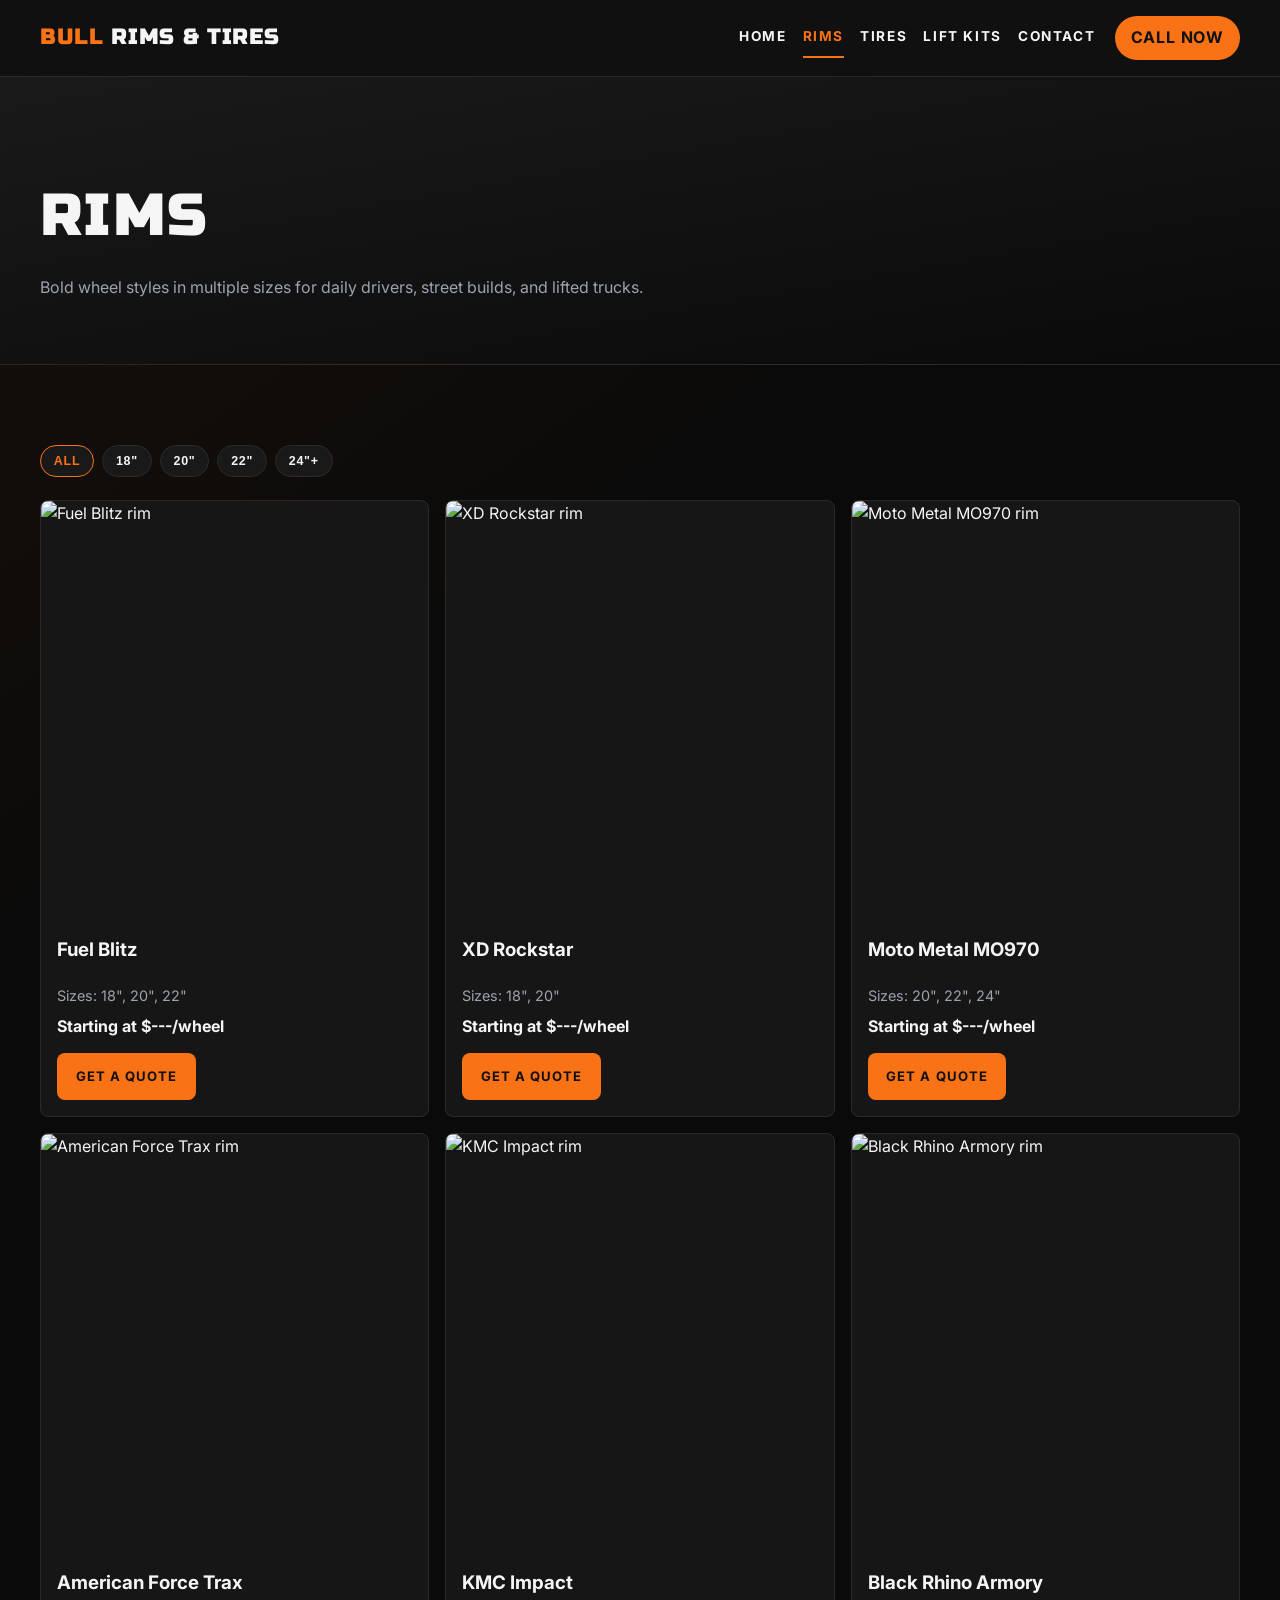
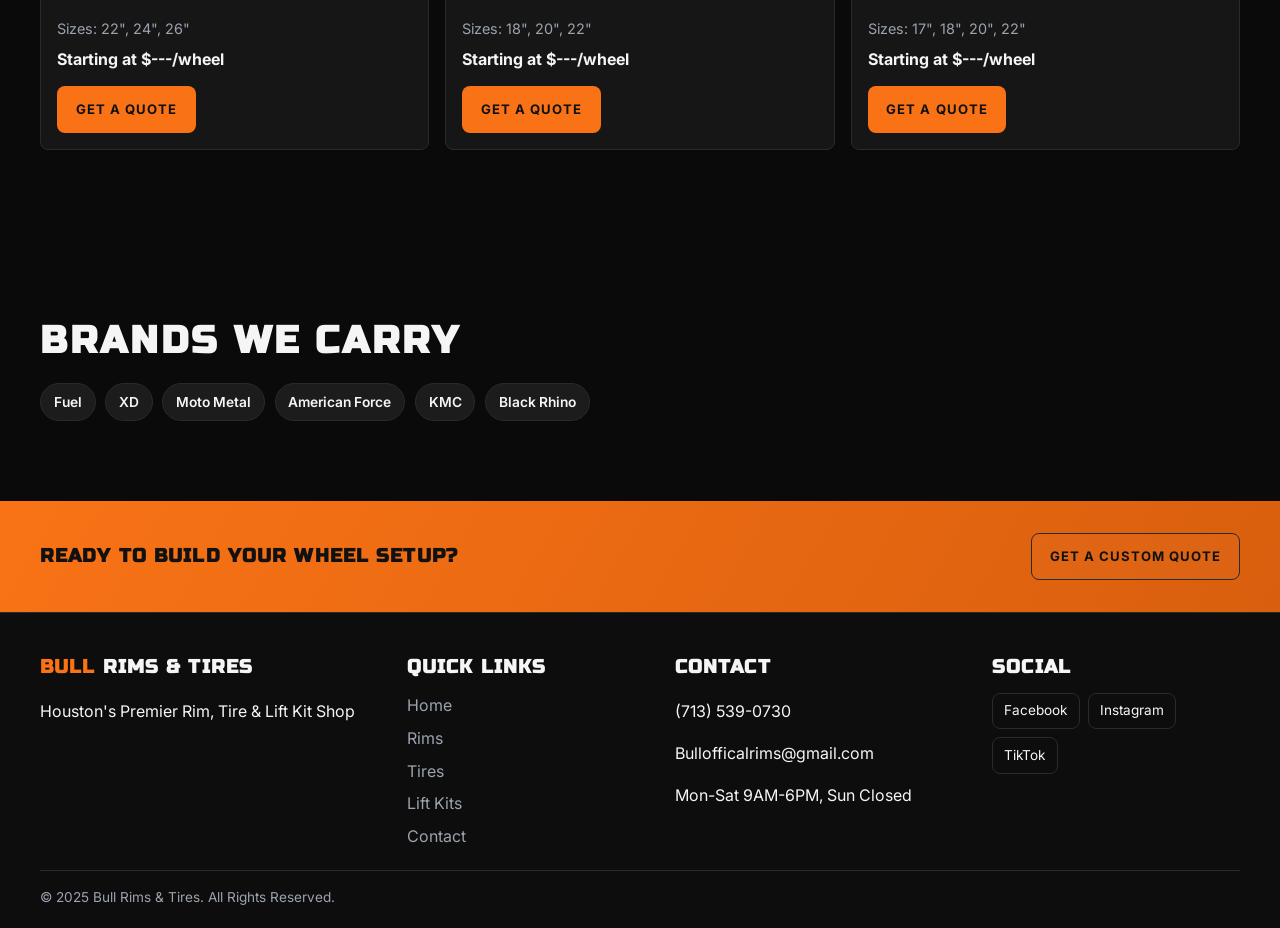
==== rims.html @ 0d9e7f15 "Build initial Bull Rims and Tires website and Vercel routing config. Add the full multi-page static " ====
<!doctype html>
<html lang="en">
  <head>
    <meta charset="UTF-8" />
    <meta name="viewport" content="width=device-width, initial-scale=1.0" />
    <title>Bull Rims & Tires | Rims</title>
    <meta name="description" content="Explore wheel styles and rim packages at Bull Rims & Tires in Houston." />
    <link rel="icon" type="image/svg+xml" href="favicon.svg" />
    <link rel="preconnect" href="https://fonts.googleapis.com" />
    <link rel="preconnect" href="https://fonts.gstatic.com" crossorigin />
    <link
      href="https://fonts.googleapis.com/css2?family=Inter:wght@400;500;600;700;800&family=Russo+One&display=swap"
      rel="stylesheet"
    />
    <link rel="stylesheet" href="style.css" />
  </head>
  <body>
    <header class="site-header">
      <div class="container nav-wrap">
        <a class="logo" href="index.html" aria-label="Bull Rims & Tires Home">
          <span class="logo-bull">Bull</span> <span class="logo-rest">Rims & Tires</span>
        </a>
        <button class="menu-toggle" aria-label="Toggle navigation menu" aria-expanded="false" data-menu-toggle>
          <span></span>
        </button>
        <nav class="nav-menu" data-nav-menu aria-label="Primary">
          <ul class="nav-links">
            <li><a href="index.html">Home</a></li>
            <li><a href="rims.html">Rims</a></li>
            <li><a href="tires.html">Tires</a></li>
            <li><a href="lift-kits.html">Lift Kits</a></li>
            <li><a href="contact.html">Contact</a></li>
          </ul>
          <a class="call-btn" href="tel:7135390730" aria-label="Call Bull Rims and Tires now">Call Now</a>
        </nav>
      </div>
    </header>

    <main>
      <section class="page-hero">
        <div class="container">
          <h1>Rims</h1>
          <p>Bold wheel styles in multiple sizes for daily drivers, street builds, and lifted trucks.</p>
        </div>
      </section>

      <section class="section">
        <div class="container">
          <div class="filter-bar" data-filter-group data-target=".rim-item">
            <button class="filter-btn active" data-filter="all" aria-label="Show all rim sizes">All</button>
            <button class="filter-btn" data-filter="18" aria-label="Filter 18 inch rims">18"</button>
            <button class="filter-btn" data-filter="20" aria-label="Filter 20 inch rims">20"</button>
            <button class="filter-btn" data-filter="22" aria-label="Filter 22 inch rims">22"</button>
            <button class="filter-btn" data-filter="24+" aria-label="Filter 24 inch and larger rims">24"+</button>
          </div>

          <div class="card-grid products">
            <article class="product-card rim-item reveal" data-filter-value="20">
              <img src="https://placehold.co/400x400" alt="Fuel Blitz rim" width="400" height="400" loading="lazy" />
              <div class="product-body">
                <h3>Fuel Blitz</h3>
                <p class="product-meta">Sizes: 18", 20", 22"</p>
                <p class="price">Starting at $---/wheel</p>
                <a class="btn btn-primary" href="contact.html">Get a Quote</a>
              </div>
            </article>
            <article class="product-card rim-item reveal" data-filter-value="18">
              <img src="https://placehold.co/400x400" alt="XD Rockstar rim" width="400" height="400" loading="lazy" />
              <div class="product-body">
                <h3>XD Rockstar</h3>
                <p class="product-meta">Sizes: 18", 20"</p>
                <p class="price">Starting at $---/wheel</p>
                <a class="btn btn-primary" href="contact.html">Get a Quote</a>
              </div>
            </article>
            <article class="product-card rim-item reveal" data-filter-value="22">
              <img src="https://placehold.co/400x400" alt="Moto Metal MO970 rim" width="400" height="400" loading="lazy" />
              <div class="product-body">
                <h3>Moto Metal MO970</h3>
                <p class="product-meta">Sizes: 20", 22", 24"</p>
                <p class="price">Starting at $---/wheel</p>
                <a class="btn btn-primary" href="contact.html">Get a Quote</a>
              </div>
            </article>
            <article class="product-card rim-item reveal" data-filter-value="24+">
              <img src="https://placehold.co/400x400" alt="American Force Trax rim" width="400" height="400" loading="lazy" />
              <div class="product-body">
                <h3>American Force Trax</h3>
                <p class="product-meta">Sizes: 22", 24", 26"</p>
                <p class="price">Starting at $---/wheel</p>
                <a class="btn btn-primary" href="contact.html">Get a Quote</a>
              </div>
            </article>
            <article class="product-card rim-item reveal" data-filter-value="20">
              <img src="https://placehold.co/400x400" alt="KMC Impact rim" width="400" height="400" loading="lazy" />
              <div class="product-body">
                <h3>KMC Impact</h3>
                <p class="product-meta">Sizes: 18", 20", 22"</p>
                <p class="price">Starting at $---/wheel</p>
                <a class="btn btn-primary" href="contact.html">Get a Quote</a>
              </div>
            </article>
            <article class="product-card rim-item reveal" data-filter-value="22">
              <img src="https://placehold.co/400x400" alt="Black Rhino Armory rim" width="400" height="400" loading="lazy" />
              <div class="product-body">
                <h3>Black Rhino Armory</h3>
                <p class="product-meta">Sizes: 17", 18", 20", 22"</p>
                <p class="price">Starting at $---/wheel</p>
                <a class="btn btn-primary" href="contact.html">Get a Quote</a>
              </div>
            </article>
          </div>
        </div>
      </section>

      <section class="section">
        <div class="container">
          <h2 class="section-title reveal">Brands We Carry</h2>
          <div class="brands-list reveal">
            <span>Fuel</span>
            <span>XD</span>
            <span>Moto Metal</span>
            <span>American Force</span>
            <span>KMC</span>
            <span>Black Rhino</span>
          </div>
        </div>
      </section>

      <section class="cta-banner">
        <div class="container cta-banner-wrap">
          <h3>Ready to build your wheel setup?</h3>
          <a class="btn btn-ghost" href="contact.html">Get a Custom Quote</a>
        </div>
      </section>
    </main>

    <footer class="site-footer">
      <div class="container">
        <div class="footer-grid">
          <div>
            <h3 class="footer-title">
              <span class="logo-bull">Bull</span> <span class="logo-rest">Rims & Tires</span>
            </h3>
            <p>Houston's Premier Rim, Tire & Lift Kit Shop</p>
          </div>
          <div>
            <h3 class="footer-title">Quick Links</h3>
            <div class="footer-links">
              <a href="index.html">Home</a>
              <a href="rims.html">Rims</a>
              <a href="tires.html">Tires</a>
              <a href="lift-kits.html">Lift Kits</a>
              <a href="contact.html">Contact</a>
            </div>
          </div>
          <div>
            <h3 class="footer-title">Contact</h3>
            <p><a href="tel:7135390730">(713) 539-0730</a></p>
            <p><a href="mailto:Bullofficalrims@gmail.com">Bullofficalrims@gmail.com</a></p>
            <p>Mon-Sat 9AM-6PM, Sun Closed</p>
          </div>
          <div>
            <h3 class="footer-title">Social</h3>
            <div class="social-row">
              <a class="social-link" href="#" aria-label="Facebook">Facebook</a>
              <a class="social-link" href="#" aria-label="Instagram">Instagram</a>
              <a class="social-link" href="#" aria-label="TikTok">TikTok</a>
            </div>
          </div>
        </div>
        <div class="copyright">© 2025 Bull Rims & Tires. All Rights Reserved.</div>
      </div>
    </footer>

    <script src="main.js"></script>
  </body>
</html>
---- style.css ----
:root {
  --bg-primary: #0a0a0a;
  --bg-secondary: #141414;
  --bg-card: #1c1c1c;
  --accent: #f97316;
  --accent-hover: #fb923c;
  --text-primary: #f5f5f5;
  --text-secondary: #9ca3af;
  --border: #2a2a2a;
  --radius: 8px;
  --font-display: "Russo One", sans-serif;
  --font-body: "Inter", sans-serif;
  --container: 1200px;
}

*,
*::before,
*::after {
  box-sizing: border-box;
}

html {
  scroll-behavior: smooth;
}

body {
  margin: 0;
  font-family: var(--font-body);
  color: var(--text-primary);
  background:
    linear-gradient(145deg, rgba(249, 115, 22, 0.06), rgba(10, 10, 10, 0.95) 30%),
    var(--bg-primary);
  line-height: 1.6;
}

img {
  max-width: 100%;
  display: block;
}

a {
  color: inherit;
  text-decoration: none;
}

main {
  min-height: 70vh;
}

.container {
  width: min(100% - 2rem, var(--container));
  margin-inline: auto;
}

.section {
  padding: 4rem 0;
}

.section-title {
  margin: 0 0 0.75rem;
  font-family: var(--font-display);
  font-size: clamp(1.6rem, 4vw, 2.4rem);
  letter-spacing: 0.08em;
  text-transform: uppercase;
}

.section-subtitle {
  margin: 0 0 2rem;
  color: var(--text-secondary);
}

/* Navbar */
.site-header {
  position: sticky;
  top: 0;
  z-index: 1000;
  background: #101010;
  border-bottom: 1px solid var(--border);
}

.nav-wrap {
  min-height: 76px;
  display: flex;
  align-items: center;
  justify-content: space-between;
  gap: 1rem;
}

.logo {
  font-family: var(--font-display);
  font-size: clamp(1rem, 2.2vw, 1.3rem);
  letter-spacing: 0.08em;
  text-transform: uppercase;
  font-weight: 700;
}

.logo-bull {
  color: var(--accent);
}

.logo-rest {
  color: var(--text-primary);
}

.menu-toggle {
  border: 1px solid var(--border);
  background: var(--bg-card);
  color: var(--text-primary);
  width: 42px;
  height: 42px;
  border-radius: 6px;
  display: grid;
  place-items: center;
  cursor: pointer;
}

.menu-toggle span {
  width: 20px;
  height: 2px;
  background: currentColor;
  position: relative;
  display: block;
}

.menu-toggle span::before,
.menu-toggle span::after {
  content: "";
  position: absolute;
  width: 20px;
  height: 2px;
  left: 0;
  background: currentColor;
}

.menu-toggle span::before {
  top: -6px;
}

.menu-toggle span::after {
  top: 6px;
}

.nav-menu {
  display: none;
  flex-direction: column;
  width: 100%;
  padding: 0.75rem 0 1rem;
}

.nav-menu.open {
  display: flex;
}

.nav-links {
  display: grid;
  gap: 0.3rem;
  margin: 0 0 1rem;
  padding: 0;
  list-style: none;
}

.nav-links a {
  display: inline-block;
  text-transform: uppercase;
  letter-spacing: 0.12em;
  font-weight: 700;
  font-size: 0.85rem;
  color: var(--text-primary);
  padding: 0.5rem 0;
  border-bottom: 2px solid transparent;
  transition: color 0.2s ease, border-color 0.2s ease;
}

.nav-links a:hover,
.nav-links a[aria-current="page"] {
  color: var(--accent);
  border-color: var(--accent);
}

.call-btn {
  align-self: flex-start;
  background: var(--accent);
  color: #111;
  font-weight: 700;
  border-radius: 999px;
  padding: 0.6rem 1rem;
  letter-spacing: 0.05em;
  text-transform: uppercase;
  transition: transform 0.2s ease, background 0.2s ease;
}

.call-btn:hover {
  background: var(--accent-hover);
  transform: translateY(-2px);
}

/* Hero */
.hero {
  min-height: calc(100vh - 76px);
  display: grid;
  align-items: center;
  position: relative;
  overflow: hidden;
  background:
    radial-gradient(circle at 20% 20%, rgba(249, 115, 22, 0.2), transparent 42%),
    radial-gradient(circle at 80% 0%, rgba(251, 146, 60, 0.12), transparent 35%),
    linear-gradient(180deg, #111, #0a0a0a 60%);
}

.hero::after {
  content: "";
  position: absolute;
  inset: 0;
  pointer-events: none;
  background-image: linear-gradient(120deg, rgba(255, 255, 255, 0.04) 20%, transparent 20%);
  background-size: 18px 18px;
  opacity: 0.1;
}

.hero-content {
  position: relative;
  z-index: 1;
  max-width: 720px;
}

.eyebrow {
  color: var(--accent);
  text-transform: uppercase;
  letter-spacing: 0.16em;
  font-size: 0.78rem;
  font-weight: 700;
  margin-bottom: 0.75rem;
}

.hero h1 {
  margin: 0;
  font-family: var(--font-display);
  font-size: clamp(2.2rem, 8vw, 5rem);
  line-height: 0.95;
  letter-spacing: 0.04em;
  text-transform: uppercase;
}

.hero p {
  color: var(--text-secondary);
  font-size: clamp(1rem, 2.5vw, 1.2rem);
  margin: 1rem 0 2rem;
}

.cta-row {
  display: flex;
  flex-wrap: wrap;
  gap: 0.75rem;
}

.btn {
  display: inline-flex;
  align-items: center;
  justify-content: center;
  border-radius: var(--radius);
  border: 1px solid transparent;
  font-weight: 700;
  text-transform: uppercase;
  letter-spacing: 0.08em;
  font-size: 0.82rem;
  padding: 0.75rem 1.1rem;
  transition: transform 0.2s ease, background 0.2s ease, border-color 0.2s ease;
}

.btn-primary {
  background: var(--accent);
  color: #111;
}

.btn-primary:hover {
  background: var(--accent-hover);
  transform: translateY(-2px);
}

.btn-ghost {
  border-color: var(--border);
  background: rgba(255, 255, 255, 0.02);
}

.btn-ghost:hover {
  border-color: var(--accent);
  color: var(--accent);
}

/* Angular dividers */
.divider {
  position: relative;
}

.divider::after {
  content: "";
  position: absolute;
  right: 0;
  bottom: -1px;
  width: 100%;
  height: 40px;
  background: linear-gradient(130deg, transparent 48%, #101010 48%);
}

/* Cards and grids */
.card-grid {
  display: grid;
  gap: 1rem;
}

.card {
  background: var(--bg-card);
  border: 1px solid var(--border);
  border-radius: var(--radius);
  padding: 1.25rem;
  transition: transform 0.2s ease, border-color 0.2s ease, box-shadow 0.2s ease;
}

.card:hover {
  transform: translateY(-5px);
  border-color: rgba(249, 115, 22, 0.7);
  box-shadow: 0 12px 28px rgba(249, 115, 22, 0.2);
}

.card h3 {
  margin: 0.2rem 0 0.6rem;
  font-family: var(--font-display);
  letter-spacing: 0.06em;
  text-transform: uppercase;
}

.card p {
  margin: 0 0 0.9rem;
  color: var(--text-secondary);
}

.link-accent {
  color: var(--accent);
  text-transform: uppercase;
  letter-spacing: 0.08em;
  font-weight: 700;
  font-size: 0.82rem;
}

.icon-circle {
  width: 42px;
  height: 42px;
  border-radius: 50%;
  display: grid;
  place-items: center;
  border: 1px solid var(--border);
  color: var(--accent);
  font-weight: 700;
}

.feature-grid {
  display: grid;
  gap: 1rem;
}

.feature {
  background: #171717;
  border: 1px solid var(--border);
  border-radius: var(--radius);
  padding: 1rem;
}

.feature strong {
  display: block;
  margin-bottom: 0.35rem;
  font-family: var(--font-display);
  text-transform: uppercase;
}

/* CTA banner */
.cta-banner {
  background: linear-gradient(120deg, var(--accent), #d95f0e);
  color: #111;
  padding: 2rem 0;
}

.cta-banner-wrap {
  display: flex;
  flex-direction: column;
  gap: 0.9rem;
  align-items: flex-start;
}

.cta-banner h3 {
  margin: 0;
  font-family: var(--font-display);
  text-transform: uppercase;
  letter-spacing: 0.06em;
}

.cta-phone {
  font-size: clamp(1.15rem, 3.5vw, 1.8rem);
  font-weight: 800;
}

/* Testimonials */
.stars {
  letter-spacing: 0.1em;
  color: #fbbf24;
}

.testimonial-name {
  margin-top: 0.75rem;
  color: var(--text-secondary);
  font-size: 0.92rem;
}

/* Inner pages */
.page-hero {
  padding: 6rem 0 3rem;
  background: linear-gradient(170deg, #1a1a1a, #0a0a0a);
  border-bottom: 1px solid var(--border);
}

.page-hero h1 {
  margin: 0;
  font-family: var(--font-display);
  font-size: clamp(2rem, 6vw, 3.5rem);
  letter-spacing: 0.08em;
  text-transform: uppercase;
}

.page-hero p {
  color: var(--text-secondary);
  max-width: 650px;
  margin-top: 0.75rem;
}

.filter-bar {
  display: flex;
  flex-wrap: wrap;
  gap: 0.5rem;
  margin-bottom: 1.4rem;
}

.filter-btn {
  border: 1px solid var(--border);
  background: #191919;
  color: var(--text-primary);
  padding: 0.5rem 0.8rem;
  border-radius: 999px;
  font-size: 0.78rem;
  text-transform: uppercase;
  letter-spacing: 0.06em;
  font-weight: 700;
  cursor: pointer;
}

.filter-btn:hover,
.filter-btn.active {
  border-color: var(--accent);
  color: var(--accent);
}

.product-card {
  background: #161616;
  border: 1px solid var(--border);
  border-radius: var(--radius);
  overflow: hidden;
  display: flex;
  flex-direction: column;
}

.product-card img {
  aspect-ratio: 1 / 1;
  object-fit: cover;
}

.product-body {
  padding: 1rem;
}

.product-meta {
  color: var(--text-secondary);
  font-size: 0.9rem;
  margin: 0.45rem 0;
}

.price {
  font-weight: 700;
  margin: 0.2rem 0 0.8rem;
}

.badge {
  display: inline-block;
  border-radius: 999px;
  border: 1px solid var(--border);
  font-size: 0.75rem;
  padding: 0.25rem 0.6rem;
  margin-bottom: 0.4rem;
  color: var(--accent);
}

.brands-list {
  display: flex;
  flex-wrap: wrap;
  gap: 0.6rem;
}

.brands-list span {
  border: 1px solid var(--border);
  background: var(--bg-card);
  border-radius: 999px;
  padding: 0.45rem 0.8rem;
  font-weight: 600;
  font-size: 0.86rem;
}

/* Contact */
.contact-layout {
  display: grid;
  gap: 1rem;
}

.contact-panel,
.form-panel {
  background: var(--bg-card);
  border: 1px solid var(--border);
  border-radius: var(--radius);
  padding: 1.2rem;
}

.contact-item {
  margin: 0 0 1rem;
}

.contact-item strong {
  display: block;
  font-family: var(--font-display);
  margin-bottom: 0.25rem;
}

.social-row {
  display: flex;
  gap: 0.5rem;
  flex-wrap: wrap;
}

.social-link {
  border: 1px solid var(--border);
  border-radius: var(--radius);
  padding: 0.4rem 0.7rem;
  font-size: 0.85rem;
}

.social-link:hover {
  border-color: var(--accent);
  color: var(--accent);
}

form {
  display: grid;
  gap: 0.9rem;
}

label {
  font-weight: 600;
  font-size: 0.9rem;
}

input,
select,
textarea {
  width: 100%;
  margin-top: 0.35rem;
  border: 1px solid var(--border);
  background: #101010;
  color: var(--text-primary);
  border-radius: 6px;
  padding: 0.7rem 0.75rem;
  font: inherit;
}

textarea {
  min-height: 130px;
  resize: vertical;
}

.input-error {
  border-color: #ef4444;
}

.error-text {
  color: #fca5a5;
  font-size: 0.78rem;
  margin-top: 0.25rem;
}

.success-message {
  margin-top: 0.8rem;
  border: 1px solid rgba(16, 185, 129, 0.45);
  background: rgba(16, 185, 129, 0.13);
  color: #a7f3d0;
  padding: 0.8rem 1rem;
  border-radius: var(--radius);
  display: none;
}

.success-message.show {
  display: block;
}

/* Footer */
.site-footer {
  border-top: 1px solid var(--border);
  background: #0d0d0d;
  padding: 2.5rem 0 1.2rem;
}

.footer-grid {
  display: grid;
  gap: 1.25rem;
}

.footer-title {
  margin: 0 0 0.6rem;
  font-family: var(--font-display);
  letter-spacing: 0.06em;
  text-transform: uppercase;
}

.footer-links {
  display: grid;
  gap: 0.45rem;
}

.footer-links a {
  color: var(--text-secondary);
}

.footer-links a:hover {
  color: var(--accent);
}

.copyright {
  margin-top: 1.3rem;
  padding-top: 1rem;
  border-top: 1px solid var(--border);
  color: var(--text-secondary);
  font-size: 0.85rem;
}

/* Motion & accessibility */
.reveal {
  opacity: 0;
  transform: translateY(24px);
  transition: opacity 0.7s ease, transform 0.7s ease;
}

.reveal.show {
  opacity: 1;
  transform: translateY(0);
}

.hero-animate {
  opacity: 0;
  transform: translateY(20px);
  animation: heroIn 0.7s forwards ease;
}

.hero-animate.delay-1 {
  animation-delay: 0.14s;
}

.hero-animate.delay-2 {
  animation-delay: 0.3s;
}

.hero-animate.delay-3 {
  animation-delay: 0.45s;
}

@keyframes heroIn {
  to {
    opacity: 1;
    transform: translateY(0);
  }
}

:focus-visible {
  outline: 2px solid var(--accent);
  outline-offset: 2px;
}

/* Breakpoints */
@media (min-width: 480px) {
  .card-grid {
    grid-template-columns: repeat(2, minmax(0, 1fr));
  }
}

@media (min-width: 768px) {
  .menu-toggle {
    display: none;
  }

  .nav-wrap {
    gap: 1rem 2rem;
  }

  .nav-menu {
    display: flex !important;
    flex-direction: row;
    align-items: center;
    justify-content: flex-end;
    width: auto;
    padding: 0;
    gap: 1.2rem;
    flex: 1;
  }

  .nav-links {
    margin: 0;
    display: flex;
    gap: 1rem;
  }

  .call-btn {
    align-self: center;
  }

  .feature-grid {
    grid-template-columns: repeat(2, minmax(0, 1fr));
  }

  .footer-grid {
    grid-template-columns: 1.4fr 1fr 1.2fr 1fr;
  }

  .contact-layout {
    grid-template-columns: 1fr 1.25fr;
  }

  .cta-banner-wrap {
    flex-direction: row;
    justify-content: space-between;
    align-items: center;
  }
}

@media (min-width: 1024px) {
  .card-grid.services {
    grid-template-columns: repeat(3, minmax(0, 1fr));
  }

  .card-grid.products {
    grid-template-columns: repeat(3, minmax(0, 1fr));
  }

  .feature-grid {
    grid-template-columns: repeat(4, minmax(0, 1fr));
  }
}

@media (min-width: 1280px) {
  .section {
    padding: 5rem 0;
  }
}
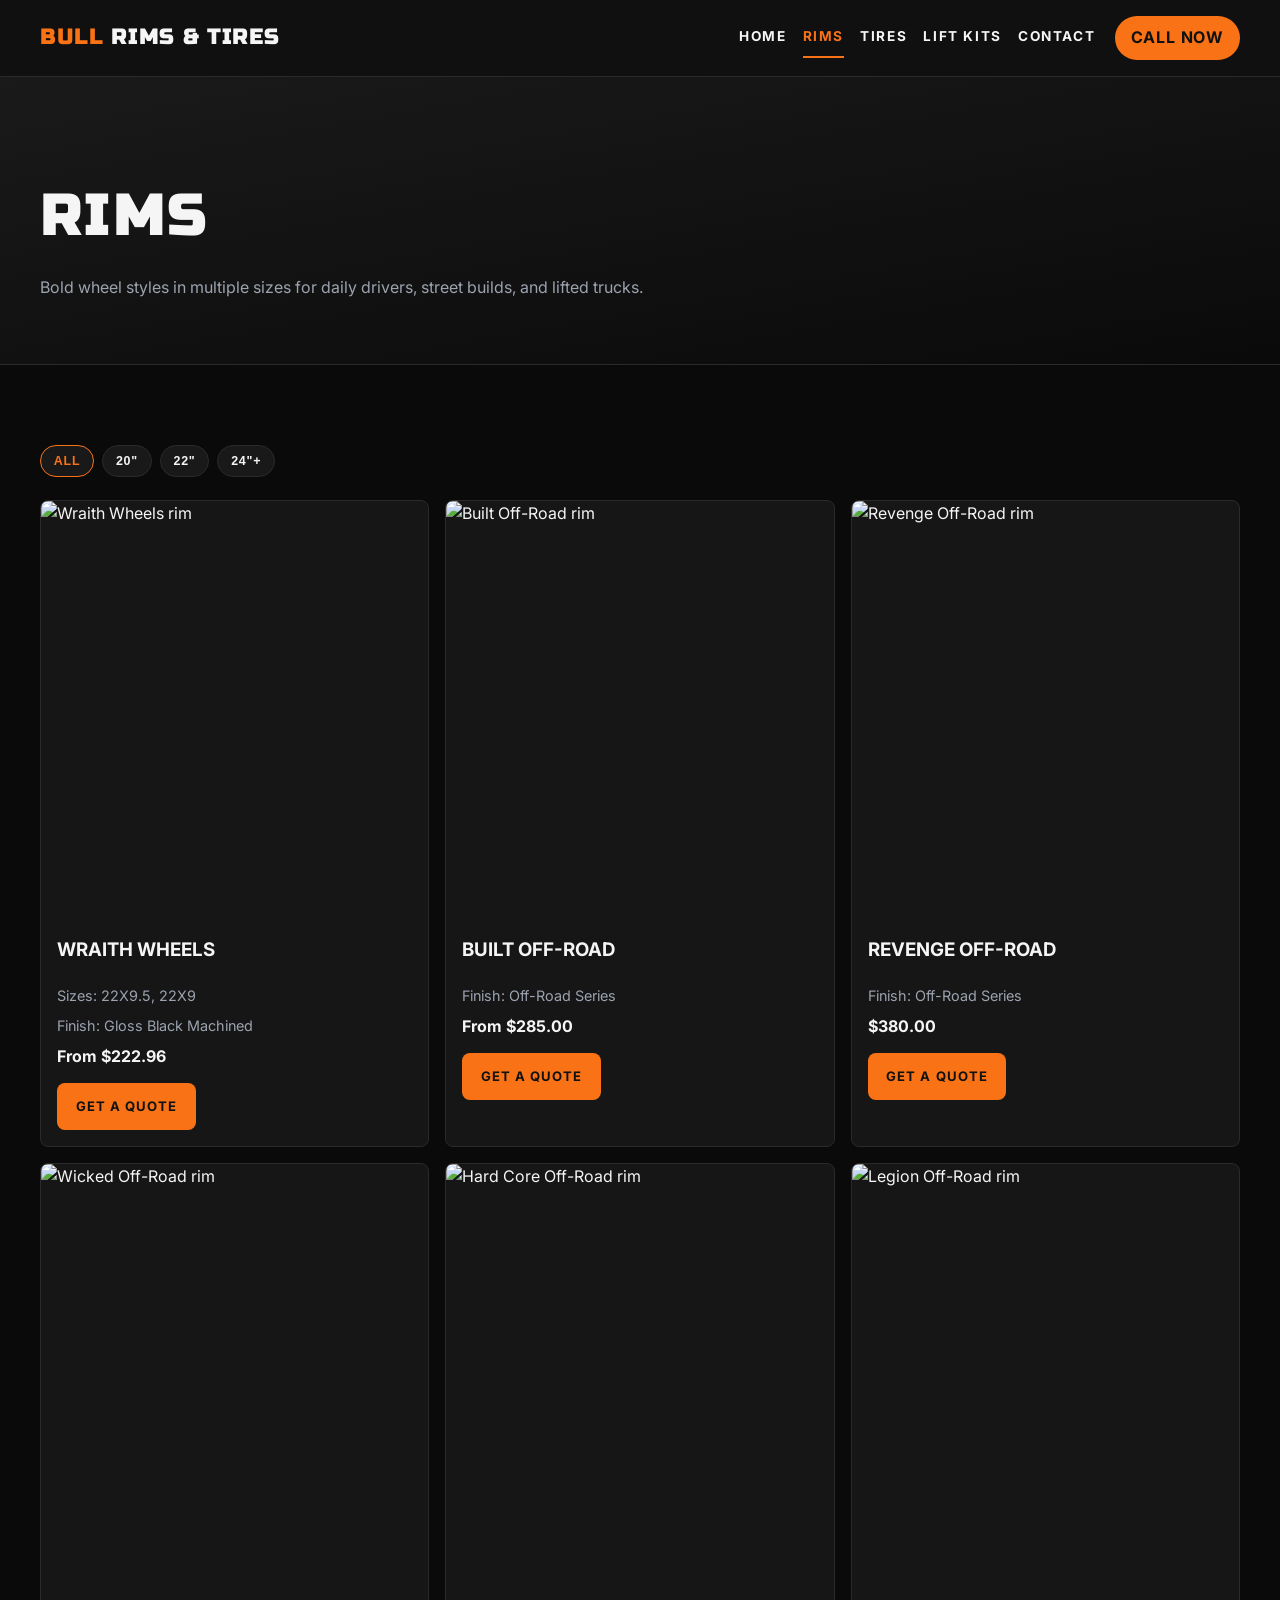
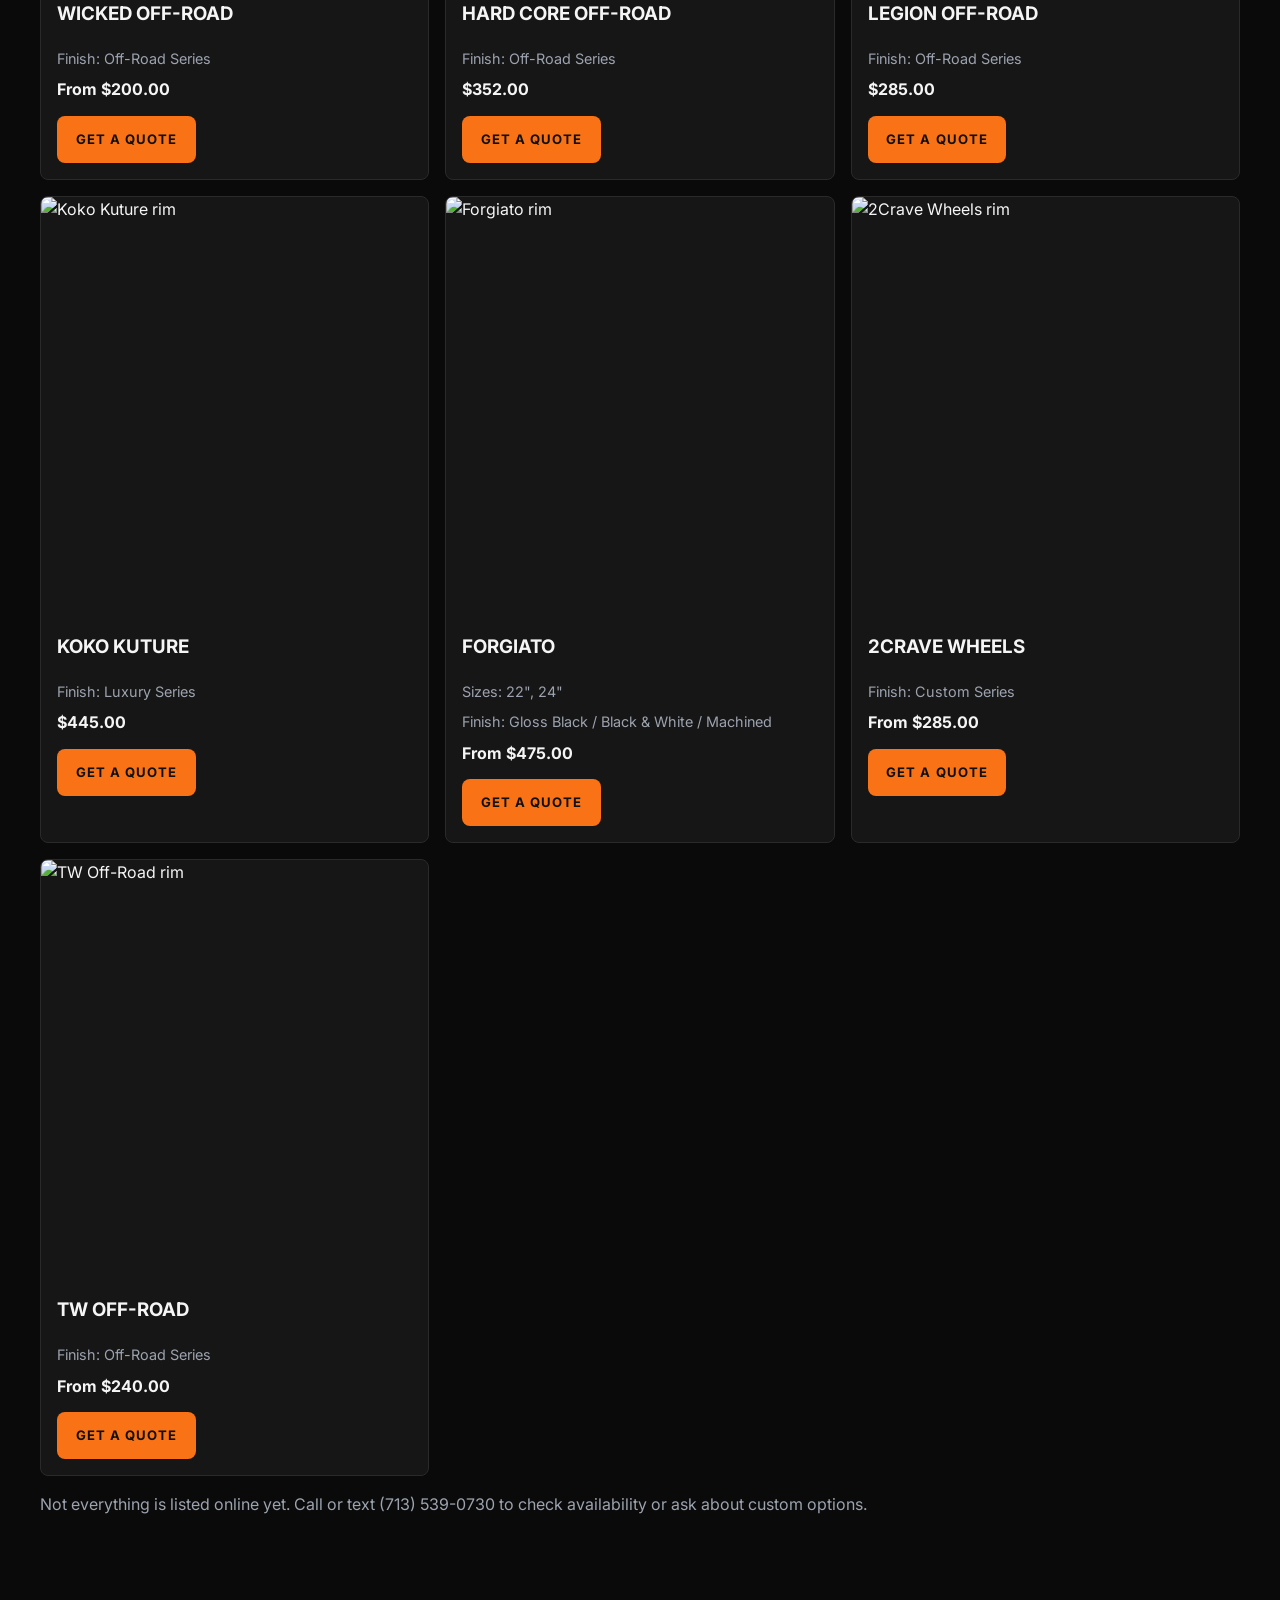
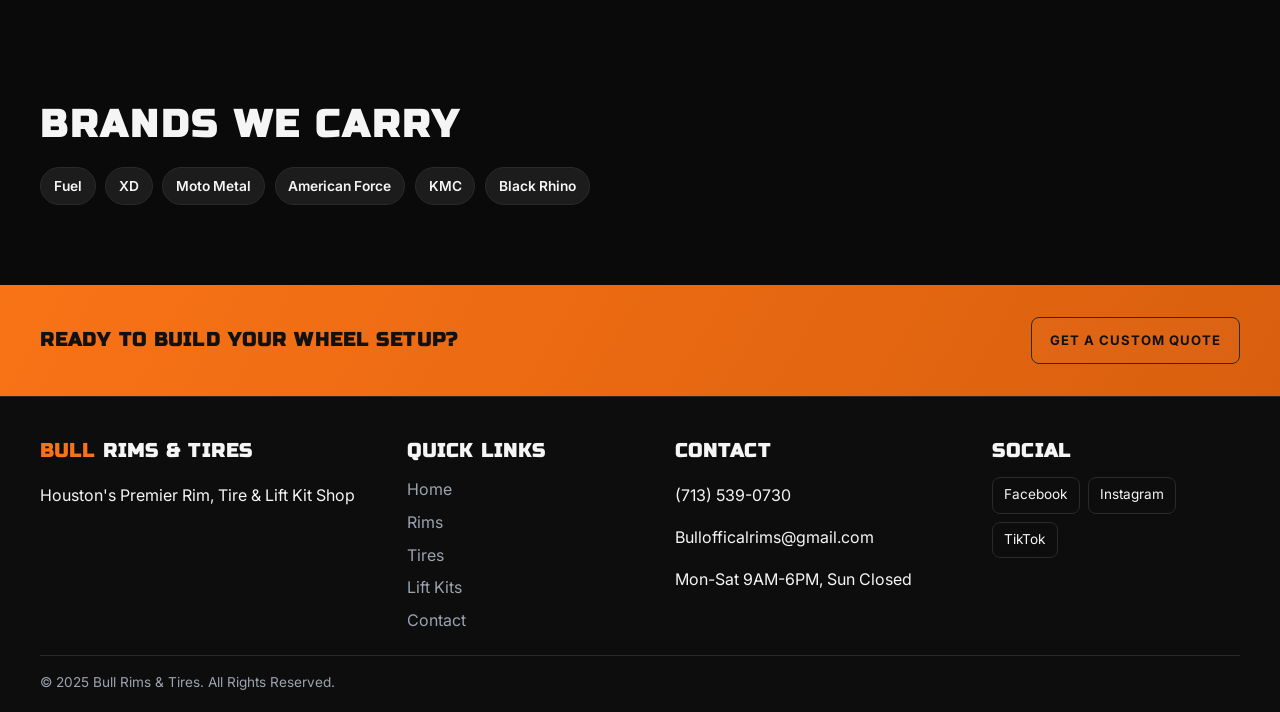
==== commit 2fbc0f72: "Update product pages with live catalog data and lift-kit coming-soon state. Replace placeholder prod" ====
--- a/rims.html
+++ b/rims.html
@@ -48,68 +48,108 @@
         <div class="container">
           <div class="filter-bar" data-filter-group data-target=".rim-item">
             <button class="filter-btn active" data-filter="all" aria-label="Show all rim sizes">All</button>
-            <button class="filter-btn" data-filter="18" aria-label="Filter 18 inch rims">18"</button>
             <button class="filter-btn" data-filter="20" aria-label="Filter 20 inch rims">20"</button>
             <button class="filter-btn" data-filter="22" aria-label="Filter 22 inch rims">22"</button>
             <button class="filter-btn" data-filter="24+" aria-label="Filter 24 inch and larger rims">24"+</button>
           </div>
 
           <div class="card-grid products">
-            <article class="product-card rim-item reveal" data-filter-value="20">
-              <img src="https://placehold.co/400x400" alt="Fuel Blitz rim" width="400" height="400" loading="lazy" />
-              <div class="product-body">
-                <h3>Fuel Blitz</h3>
-                <p class="product-meta">Sizes: 18", 20", 22"</p>
-                <p class="price">Starting at $---/wheel</p>
-                <a class="btn btn-primary" href="contact.html">Get a Quote</a>
-              </div>
-            </article>
-            <article class="product-card rim-item reveal" data-filter-value="18">
-              <img src="https://placehold.co/400x400" alt="XD Rockstar rim" width="400" height="400" loading="lazy" />
-              <div class="product-body">
-                <h3>XD Rockstar</h3>
-                <p class="product-meta">Sizes: 18", 20"</p>
-                <p class="price">Starting at $---/wheel</p>
-                <a class="btn btn-primary" href="contact.html">Get a Quote</a>
-              </div>
-            </article>
-            <article class="product-card rim-item reveal" data-filter-value="22">
-              <img src="https://placehold.co/400x400" alt="Moto Metal MO970 rim" width="400" height="400" loading="lazy" />
-              <div class="product-body">
-                <h3>Moto Metal MO970</h3>
-                <p class="product-meta">Sizes: 20", 22", 24"</p>
-                <p class="price">Starting at $---/wheel</p>
+            <article class="product-card rim-item reveal" data-filter-value="22">
+              <img src="https://placehold.co/400x400/111111/f97316?text=RIMS" alt="Wraith Wheels rim" width="400" height="400" loading="lazy" />
+              <div class="product-body">
+                <h3>WRAITH WHEELS</h3>
+                <p class="product-meta">Sizes: 22X9.5, 22X9</p>
+                <p class="product-meta">Finish: Gloss Black Machined</p>
+                <p class="price">From $222.96</p>
+                <a class="btn btn-primary" href="contact.html">Get a Quote</a>
+              </div>
+            </article>
+            <article class="product-card rim-item reveal" data-filter-value="20">
+              <img src="https://placehold.co/400x400/111111/f97316?text=RIMS" alt="Built Off-Road rim" width="400" height="400" loading="lazy" />
+              <div class="product-body">
+                <h3>BUILT OFF-ROAD</h3>
+                <p class="product-meta">Finish: Off-Road Series</p>
+                <p class="price">From $285.00</p>
+                <a class="btn btn-primary" href="contact.html">Get a Quote</a>
+              </div>
+            </article>
+            <article class="product-card rim-item reveal" data-filter-value="22">
+              <img src="https://placehold.co/400x400/111111/f97316?text=RIMS" alt="Revenge Off-Road rim" width="400" height="400" loading="lazy" />
+              <div class="product-body">
+                <h3>REVENGE OFF-ROAD</h3>
+                <p class="product-meta">Finish: Off-Road Series</p>
+                <p class="price">$380.00</p>
+                <a class="btn btn-primary" href="contact.html">Get a Quote</a>
+              </div>
+            </article>
+            <article class="product-card rim-item reveal" data-filter-value="20">
+              <img src="https://placehold.co/400x400/111111/f97316?text=RIMS" alt="Wicked Off-Road rim" width="400" height="400" loading="lazy" />
+              <div class="product-body">
+                <h3>WICKED OFF-ROAD</h3>
+                <p class="product-meta">Finish: Off-Road Series</p>
+                <p class="price">From $200.00</p>
+                <a class="btn btn-primary" href="contact.html">Get a Quote</a>
+              </div>
+            </article>
+            <article class="product-card rim-item reveal" data-filter-value="20">
+              <img src="https://placehold.co/400x400/111111/f97316?text=RIMS" alt="Hard Core Off-Road rim" width="400" height="400" loading="lazy" />
+              <div class="product-body">
+                <h3>HARD CORE OFF-ROAD</h3>
+                <p class="product-meta">Finish: Off-Road Series</p>
+                <p class="price">$352.00</p>
+                <a class="btn btn-primary" href="contact.html">Get a Quote</a>
+              </div>
+            </article>
+            <article class="product-card rim-item reveal" data-filter-value="20">
+              <img src="https://placehold.co/400x400/111111/f97316?text=RIMS" alt="Legion Off-Road rim" width="400" height="400" loading="lazy" />
+              <div class="product-body">
+                <h3>LEGION OFF-ROAD</h3>
+                <p class="product-meta">Finish: Off-Road Series</p>
+                <p class="price">$285.00</p>
+                <a class="btn btn-primary" href="contact.html">Get a Quote</a>
+              </div>
+            </article>
+            <article class="product-card rim-item reveal" data-filter-value="22">
+              <img src="https://placehold.co/400x400/111111/f97316?text=RIMS" alt="Koko Kuture rim" width="400" height="400" loading="lazy" />
+              <div class="product-body">
+                <h3>KOKO KUTURE</h3>
+                <p class="product-meta">Finish: Luxury Series</p>
+                <p class="price">$445.00</p>
                 <a class="btn btn-primary" href="contact.html">Get a Quote</a>
               </div>
             </article>
             <article class="product-card rim-item reveal" data-filter-value="24+">
-              <img src="https://placehold.co/400x400" alt="American Force Trax rim" width="400" height="400" loading="lazy" />
-              <div class="product-body">
-                <h3>American Force Trax</h3>
-                <p class="product-meta">Sizes: 22", 24", 26"</p>
-                <p class="price">Starting at $---/wheel</p>
-                <a class="btn btn-primary" href="contact.html">Get a Quote</a>
-              </div>
-            </article>
-            <article class="product-card rim-item reveal" data-filter-value="20">
-              <img src="https://placehold.co/400x400" alt="KMC Impact rim" width="400" height="400" loading="lazy" />
-              <div class="product-body">
-                <h3>KMC Impact</h3>
-                <p class="product-meta">Sizes: 18", 20", 22"</p>
-                <p class="price">Starting at $---/wheel</p>
-                <a class="btn btn-primary" href="contact.html">Get a Quote</a>
-              </div>
-            </article>
-            <article class="product-card rim-item reveal" data-filter-value="22">
-              <img src="https://placehold.co/400x400" alt="Black Rhino Armory rim" width="400" height="400" loading="lazy" />
-              <div class="product-body">
-                <h3>Black Rhino Armory</h3>
-                <p class="product-meta">Sizes: 17", 18", 20", 22"</p>
-                <p class="price">Starting at $---/wheel</p>
-                <a class="btn btn-primary" href="contact.html">Get a Quote</a>
-              </div>
-            </article>
-          </div>
+              <img src="https://placehold.co/400x400/111111/f97316?text=RIMS" alt="Forgiato rim" width="400" height="400" loading="lazy" />
+              <div class="product-body">
+                <h3>FORGIATO</h3>
+                <p class="product-meta">Sizes: 22", 24"</p>
+                <p class="product-meta">Finish: Gloss Black / Black & White / Machined</p>
+                <p class="price">From $475.00</p>
+                <a class="btn btn-primary" href="contact.html">Get a Quote</a>
+              </div>
+            </article>
+            <article class="product-card rim-item reveal" data-filter-value="22">
+              <img src="https://placehold.co/400x400/111111/f97316?text=RIMS" alt="2Crave Wheels rim" width="400" height="400" loading="lazy" />
+              <div class="product-body">
+                <h3>2CRAVE WHEELS</h3>
+                <p class="product-meta">Finish: Custom Series</p>
+                <p class="price">From $285.00</p>
+                <a class="btn btn-primary" href="contact.html">Get a Quote</a>
+              </div>
+            </article>
+            <article class="product-card rim-item reveal" data-filter-value="20">
+              <img src="https://placehold.co/400x400/111111/f97316?text=RIMS" alt="TW Off-Road rim" width="400" height="400" loading="lazy" />
+              <div class="product-body">
+                <h3>TW OFF-ROAD</h3>
+                <p class="product-meta">Finish: Off-Road Series</p>
+                <p class="price">From $240.00</p>
+                <a class="btn btn-primary" href="contact.html">Get a Quote</a>
+              </div>
+            </article>
+          </div>
+          <p style="color: var(--text-secondary); margin-top: 1rem;">
+            Not everything is listed online yet. Call or text (713) 539-0730 to check availability or ask about custom options.
+          </p>
         </div>
       </section>
 
--- a/style.css
+++ b/style.css
@@ -762,3 +762,7 @@
     padding: 5rem 0;
   }
 }
+
+body {
+  background-image: none;
+}
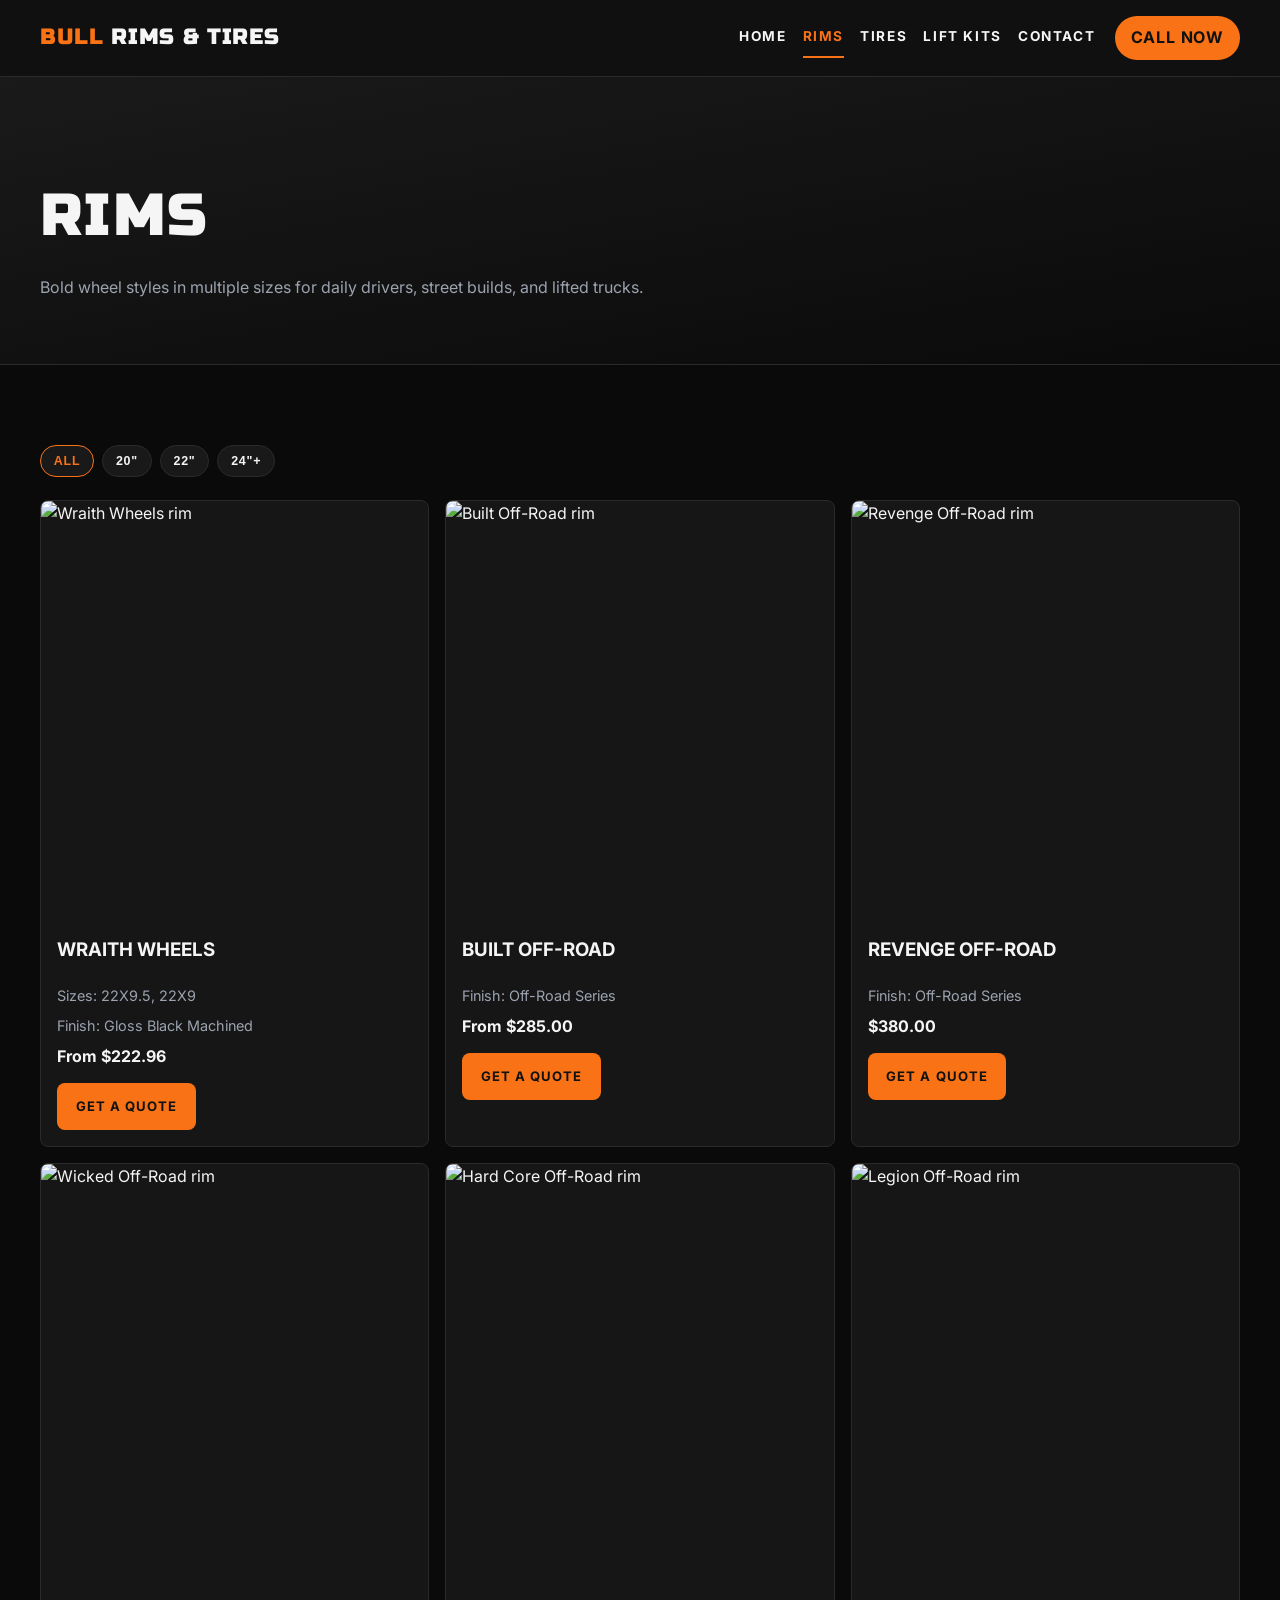
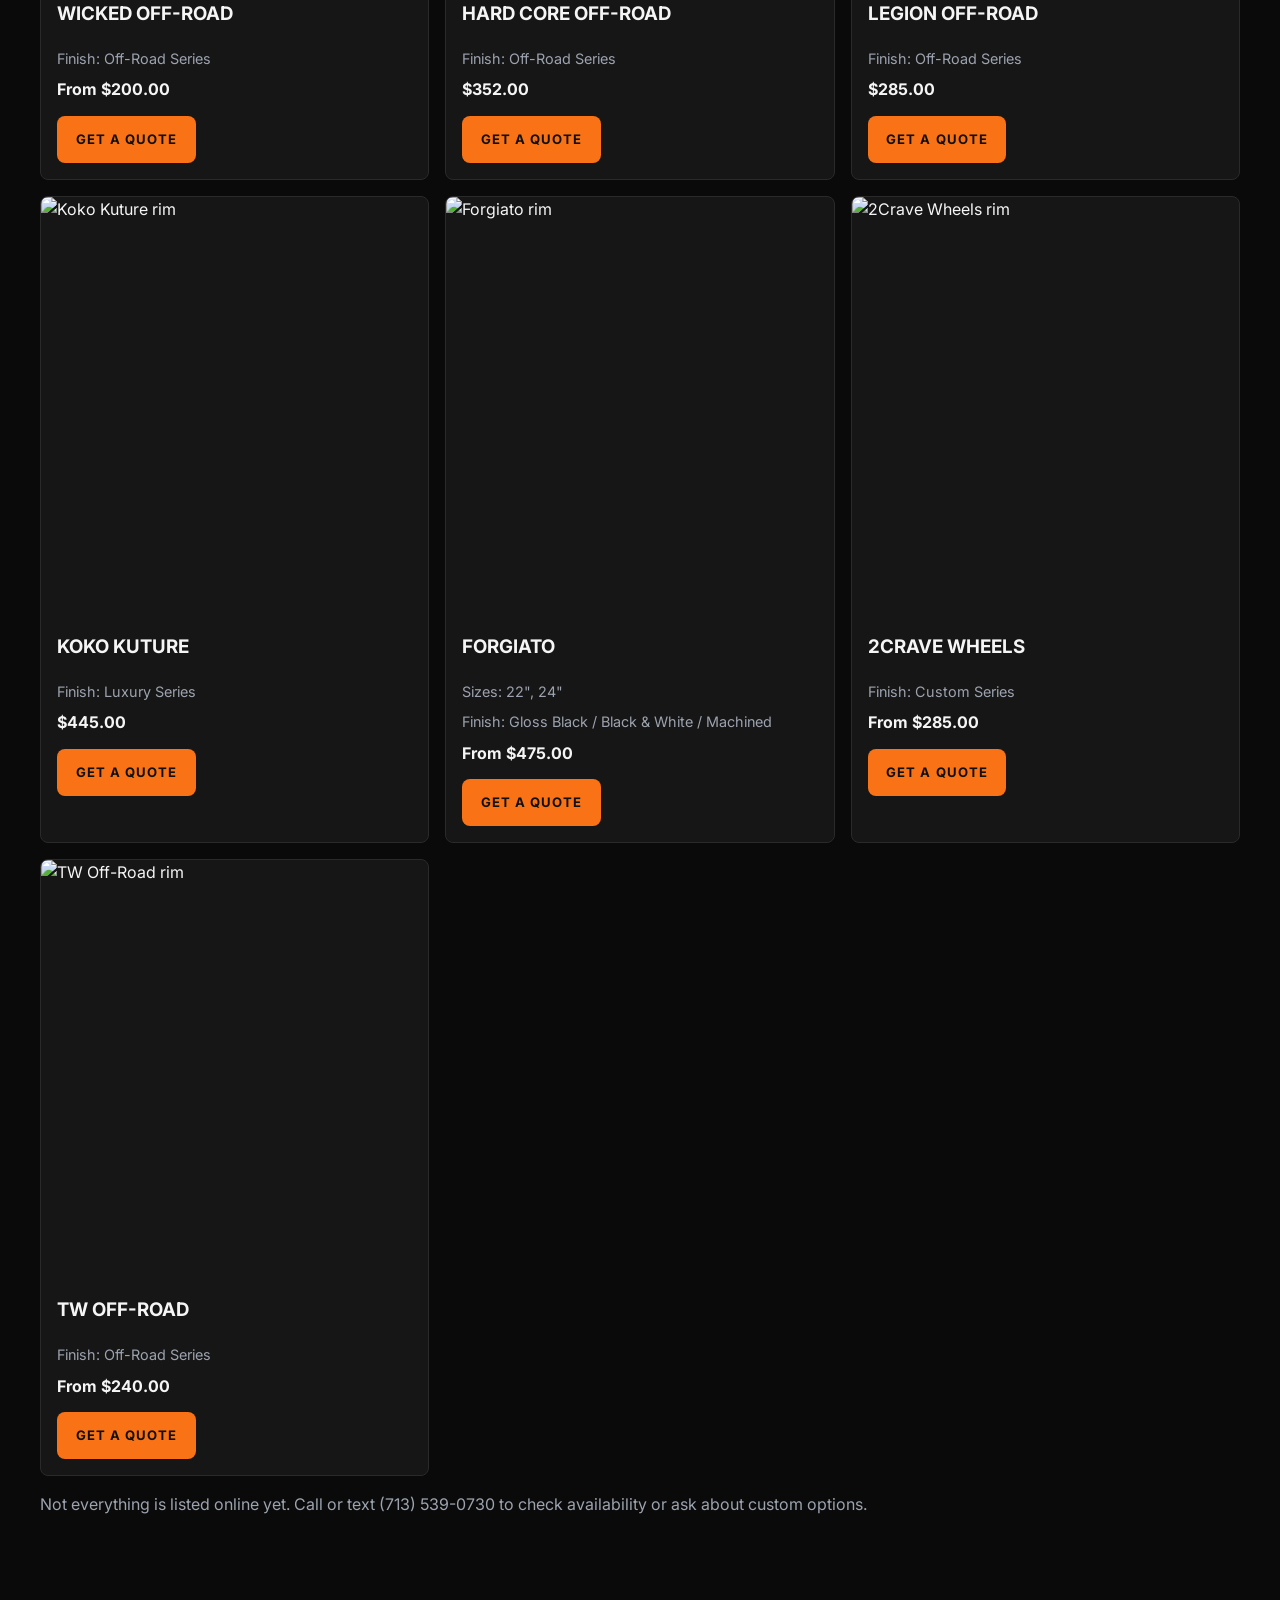
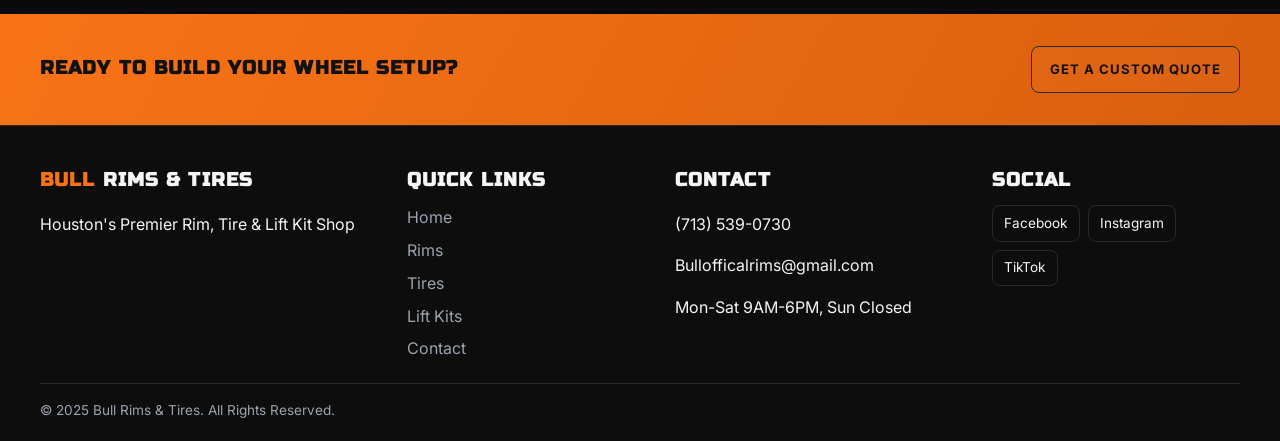
==== commit 85a728ea: "Remove brands sections from rims and tires pages. Delete the full bottom brands sections and keep al" ====
--- a/rims.html
+++ b/rims.html
@@ -153,20 +153,6 @@
         </div>
       </section>
 
-      <section class="section">
-        <div class="container">
-          <h2 class="section-title reveal">Brands We Carry</h2>
-          <div class="brands-list reveal">
-            <span>Fuel</span>
-            <span>XD</span>
-            <span>Moto Metal</span>
-            <span>American Force</span>
-            <span>KMC</span>
-            <span>Black Rhino</span>
-          </div>
-        </div>
-      </section>
-
       <section class="cta-banner">
         <div class="container cta-banner-wrap">
           <h3>Ready to build your wheel setup?</h3>
